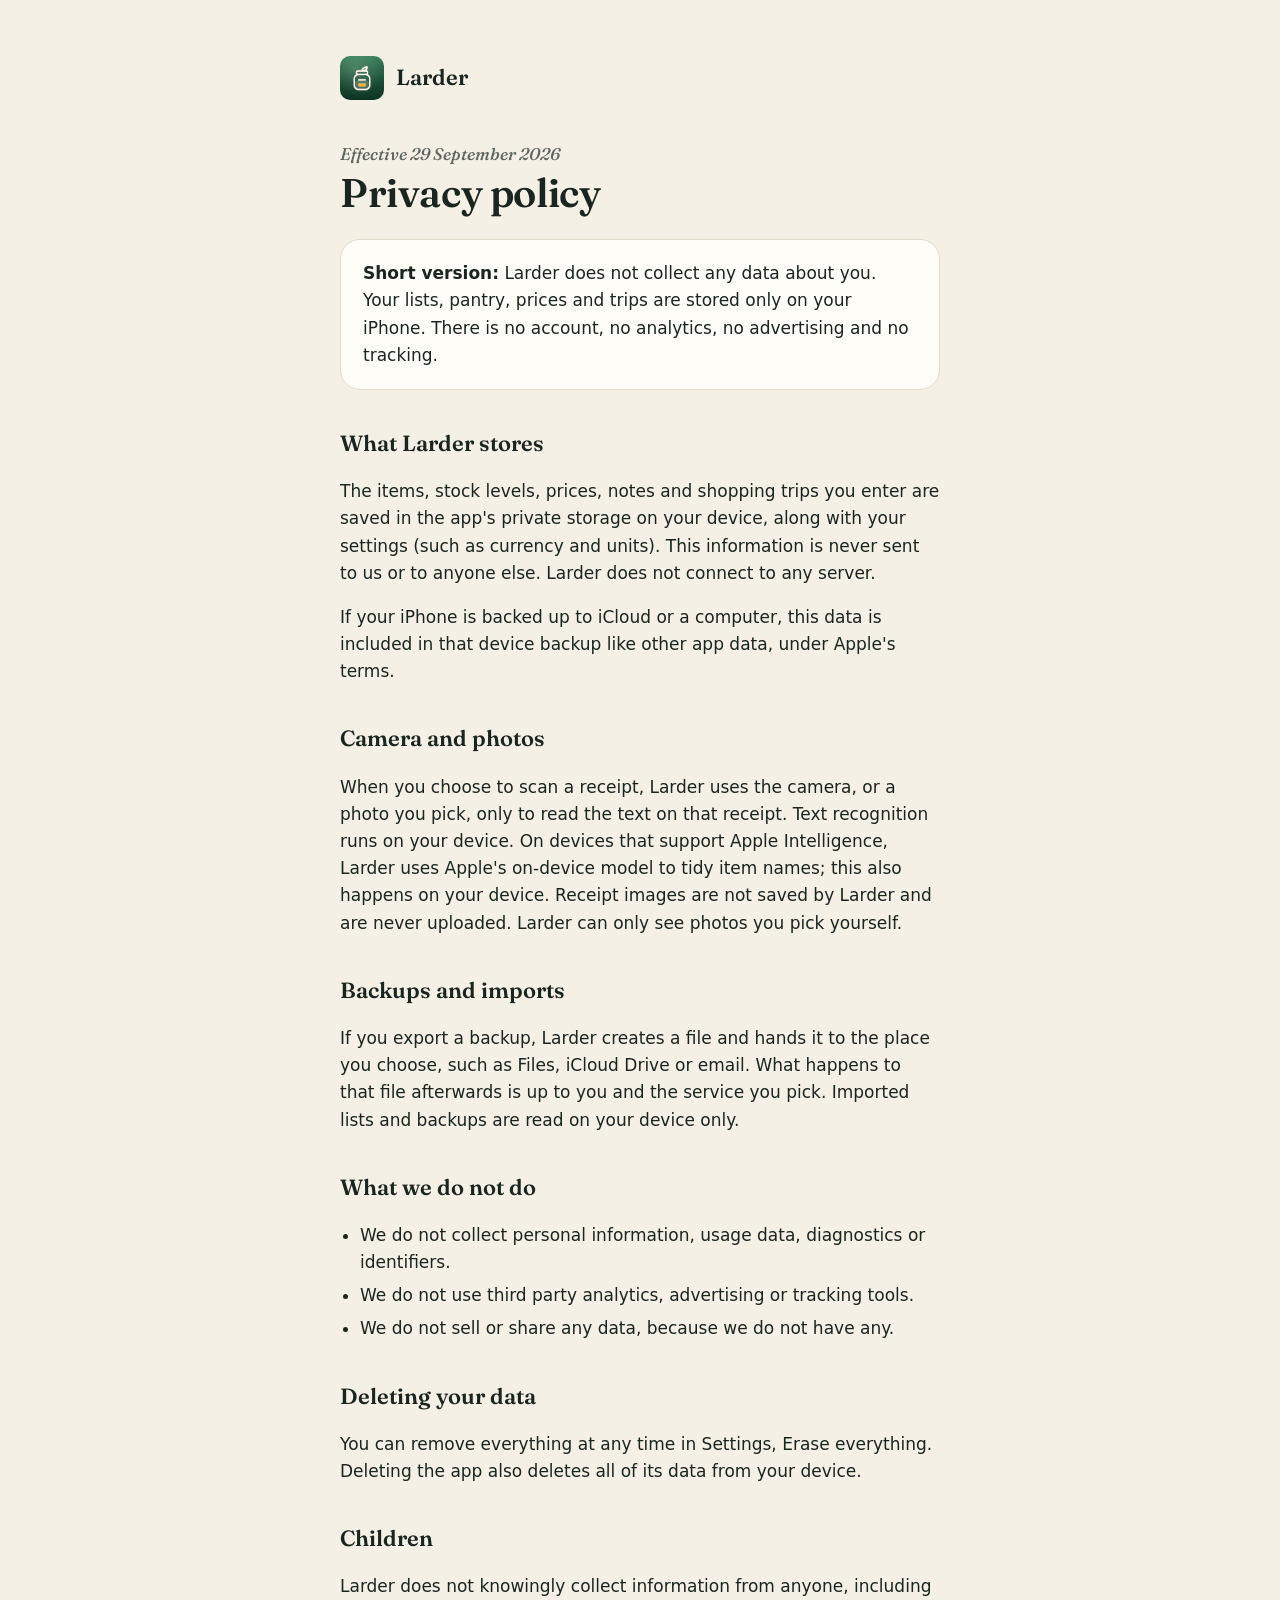
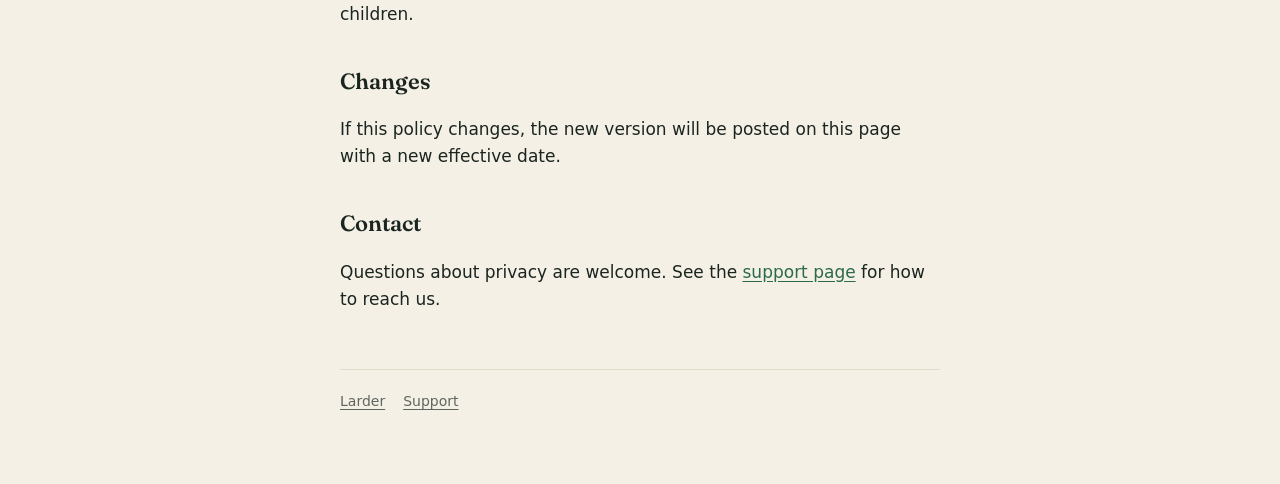
==== privacy/index.html @ 4feb2619 "Larder site: landing, privacy policy, support Co-Authored-By: Claude Opus 5.5 <noreply@anthropic.com" ====
<!doctype html>
<html lang="en">
<head>
<meta charset="utf-8">
<meta name="viewport" content="width=device-width, initial-scale=1">
<title>Larder Privacy Policy</title>
<meta name="description" content="Larder does not collect, share or sell any personal data. Everything stays on your iPhone.">
<link rel="icon" href="../icon.png">
<link rel="apple-touch-icon" href="../apple-touch-icon.png">
<link rel="preconnect" href="https://fonts.googleapis.com">
<link rel="preconnect" href="https://fonts.gstatic.com" crossorigin>
<link href="https://fonts.googleapis.com/css2?family=Fraunces:ital,wght@0,600;1,500&display=swap" rel="stylesheet">
<link rel="stylesheet" href="../style.css">
</head>
<body>
<main>
  <a class="brand" href="../"><img src="../icon.png" alt=""><span>Larder</span></a>
  <p class="eyebrow">Effective 29 September 2026</p>
  <h1>Privacy policy</h1>
  <div class="card"><p><strong>Short version:</strong> Larder does not collect any data about you. Your lists, pantry, prices and trips are stored only on your iPhone. There is no account, no analytics, no advertising and no tracking.</p></div>

  <h2>What Larder stores</h2>
  <p>The items, stock levels, prices, notes and shopping trips you enter are saved in the app's private storage on your device, along with your settings (such as currency and units). This information is never sent to us or to anyone else. Larder does not connect to any server.</p>
  <p>If your iPhone is backed up to iCloud or a computer, this data is included in that device backup like other app data, under Apple's terms.</p>

  <h2>Camera and photos</h2>
  <p>When you choose to scan a receipt, Larder uses the camera, or a photo you pick, only to read the text on that receipt. Text recognition runs on your device. On devices that support Apple Intelligence, Larder uses Apple's on-device model to tidy item names; this also happens on your device. Receipt images are not saved by Larder and are never uploaded. Larder can only see photos you pick yourself.</p>

  <h2>Backups and imports</h2>
  <p>If you export a backup, Larder creates a file and hands it to the place you choose, such as Files, iCloud Drive or email. What happens to that file afterwards is up to you and the service you pick. Imported lists and backups are read on your device only.</p>

  <h2>What we do not do</h2>
  <ul>
    <li>We do not collect personal information, usage data, diagnostics or identifiers.</li>
    <li>We do not use third party analytics, advertising or tracking tools.</li>
    <li>We do not sell or share any data, because we do not have any.</li>
  </ul>

  <h2>Deleting your data</h2>
  <p>You can remove everything at any time in Settings, Erase everything. Deleting the app also deletes all of its data from your device.</p>

  <h2>Children</h2>
  <p>Larder does not knowingly collect information from anyone, including children.</p>

  <h2>Changes</h2>
  <p>If this policy changes, the new version will be posted on this page with a new effective date.</p>

  <h2>Contact</h2>
  <p>Questions about privacy are welcome. See the <a href="../support/">support page</a> for how to reach us.</p>

  <footer>
    <a href="../">Larder</a>
    <a href="../support/">Support</a>
  </footer>
</main>
</body>
</html>
---- style.css ----
:root {
  --bg: #F4F0E6;
  --surface: #FFFDF8;
  --text: #1B2520;
  --muted: #5E665F;
  --line: #E3DCCB;
  --basil: #2C6A4C;
  color-scheme: light dark;
}
@media (prefers-color-scheme: dark) {
  :root {
    --bg: #0E1210;
    --surface: #171C19;
    --text: #EEEAE0;
    --muted: #8D968F;
    --line: #29312C;
    --basil: #5DB487;
  }
}
* { box-sizing: border-box; }
html { -webkit-text-size-adjust: 100%; }
body {
  margin: 0;
  background: var(--bg);
  color: var(--text);
  font: 17px/1.6 -apple-system, BlinkMacSystemFont, "Segoe UI", system-ui, sans-serif;
}
main { max-width: 640px; margin: 0 auto; padding: 56px 20px 72px; }
.brand { display: flex; align-items: center; gap: 12px; color: var(--text); text-decoration: none; margin-bottom: 40px; }
.brand img { width: 44px; height: 44px; border-radius: 10px; }
.brand span { font-family: "Fraunces", Georgia, serif; font-weight: 600; font-size: 22px; }
.eyebrow { font-family: "Fraunces", Georgia, serif; font-style: italic; font-weight: 500; color: var(--muted); margin: 0 0 4px; }
h1 { font-family: "Fraunces", Georgia, serif; font-weight: 600; font-size: 40px; line-height: 1.1; letter-spacing: -0.01em; margin: 0 0 20px; }
h2 { font-family: "Fraunces", Georgia, serif; font-weight: 600; font-size: 22px; margin: 36px 0 8px; }
p, li { color: var(--text); }
.lede { font-size: 19px; color: var(--muted); }
.muted { color: var(--muted); }
a { color: var(--basil); text-underline-offset: 3px; }
ul { padding-left: 20px; }
li { margin: 6px 0; }
.card { background: var(--surface); border: 1px solid var(--line); border-radius: 20px; padding: 20px 22px; margin: 24px 0; }
.card p { margin: 0; }
.links { display: flex; gap: 20px; flex-wrap: wrap; margin-top: 28px; }
footer { margin-top: 56px; padding-top: 20px; border-top: 1px solid var(--line); font-size: 14px; color: var(--muted); display: flex; gap: 18px; flex-wrap: wrap; }
footer a { color: var(--muted); }
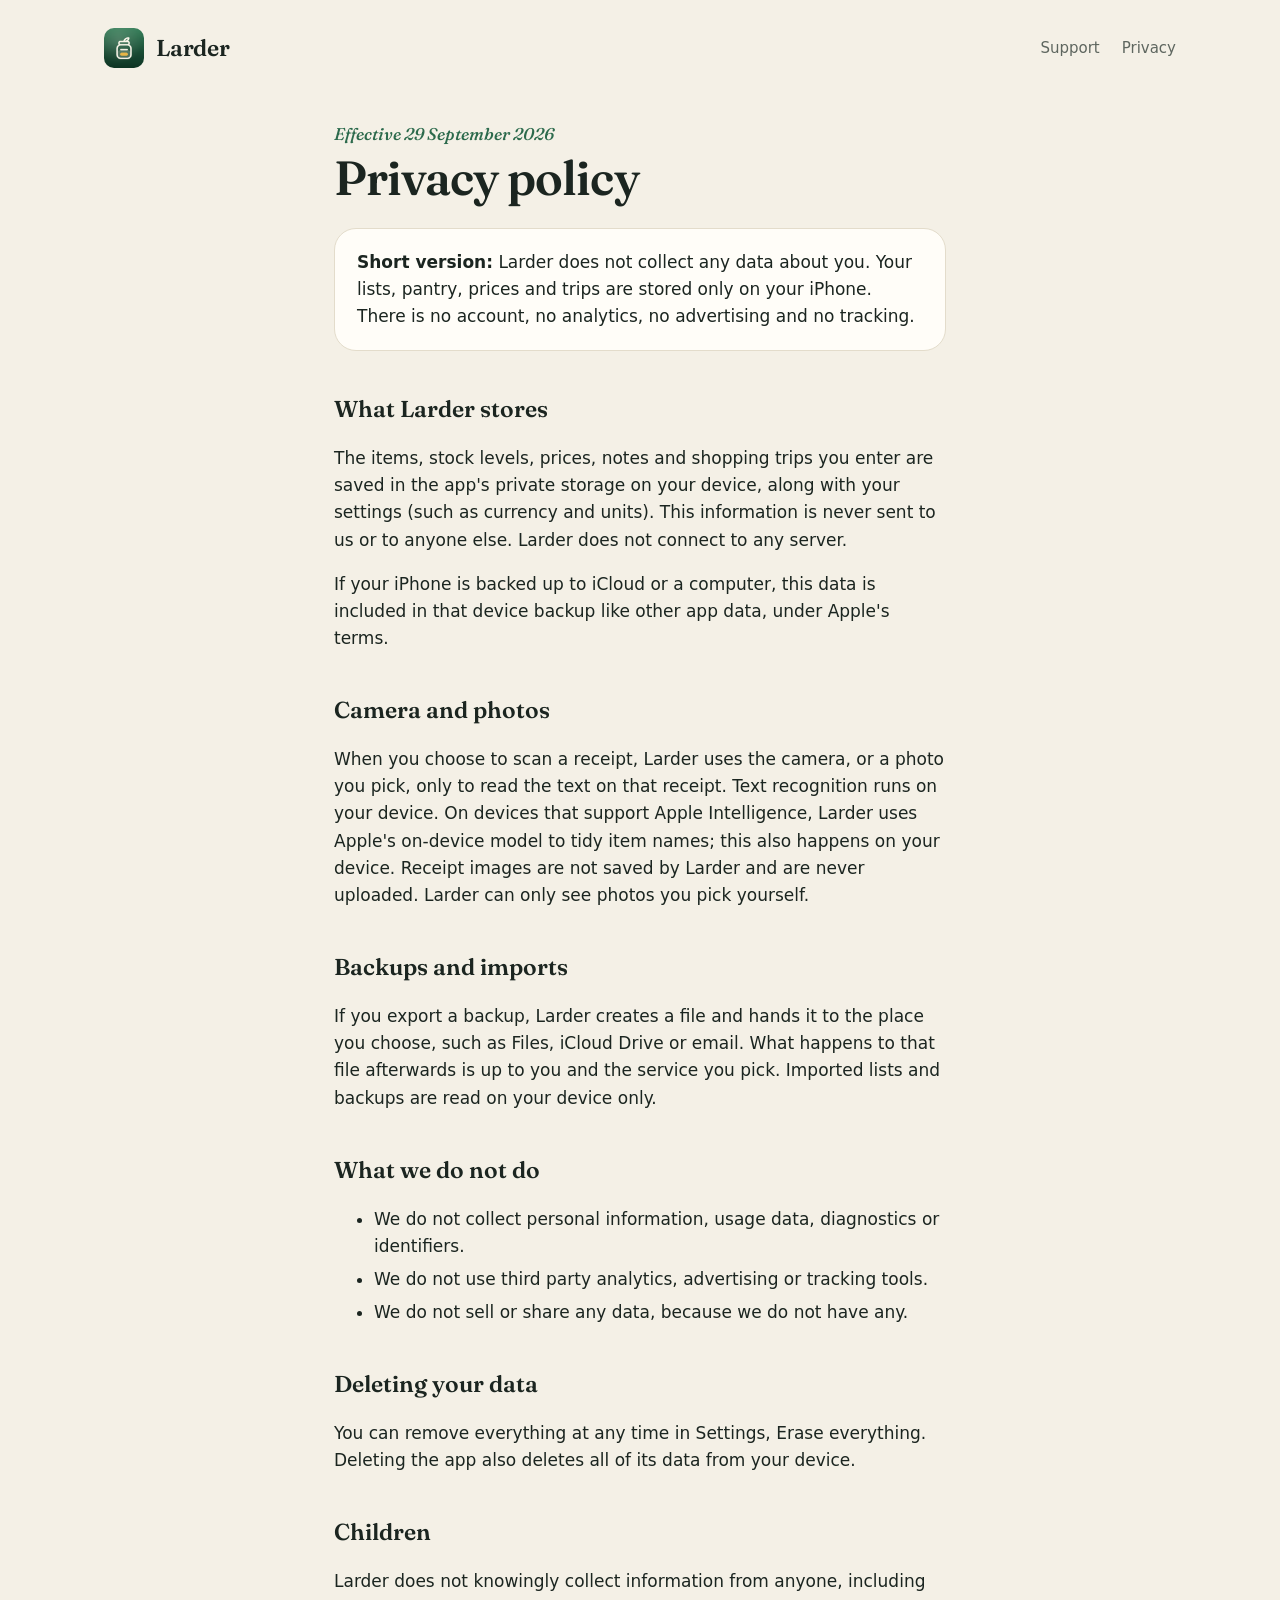
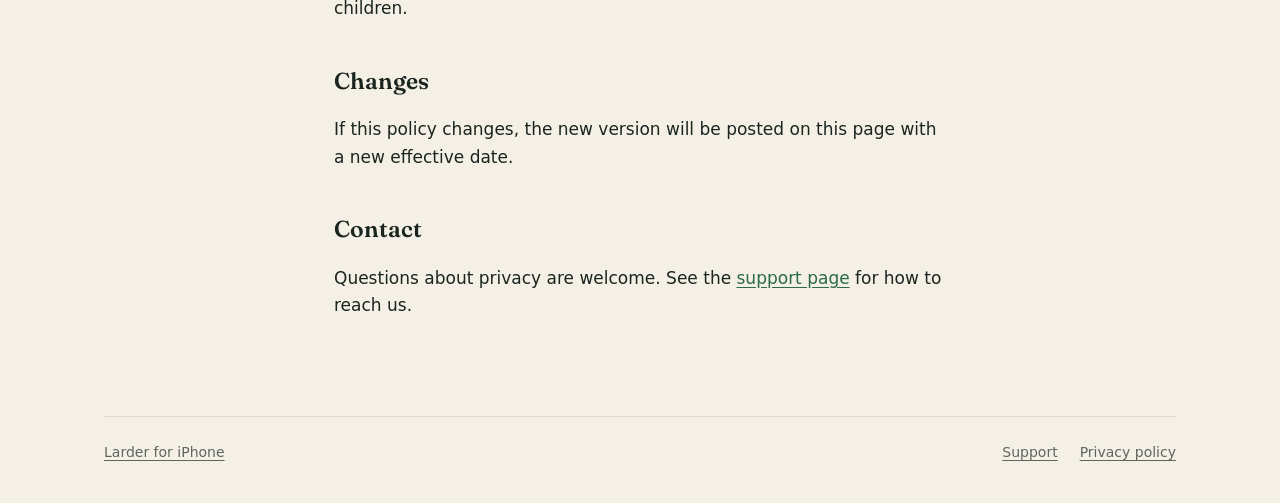
==== commit 270efc69: "Landing page: working pantry shelf demo, real app screens, details and privacy promise; shared heade" ====
--- a/privacy/index.html
+++ b/privacy/index.html
@@ -9,12 +9,20 @@
 <link rel="apple-touch-icon" href="../apple-touch-icon.png">
 <link rel="preconnect" href="https://fonts.googleapis.com">
 <link rel="preconnect" href="https://fonts.gstatic.com" crossorigin>
-<link href="https://fonts.googleapis.com/css2?family=Fraunces:ital,wght@0,600;1,500&display=swap" rel="stylesheet">
+<link href="https://fonts.googleapis.com/css2?family=Fraunces:ital,opsz,wght@0,9..144,600;1,9..144,500&display=swap" rel="stylesheet">
 <link rel="stylesheet" href="../style.css">
 </head>
 <body>
-<main>
-  <a class="brand" href="../"><img src="../icon.png" alt=""><span>Larder</span></a>
+<div class="wrap">
+  <header class="top">
+    <a class="brand" href="../"><img src="../icon.png" alt=""><span>Larder</span></a>
+    <nav aria-label="Site">
+      <a href="../support/">Support</a>
+      <a href="../privacy/">Privacy</a>
+    </nav>
+  </header>
+</div>
+<main class="doc">
   <p class="eyebrow">Effective 29 September 2026</p>
   <h1>Privacy policy</h1>
   <div class="card"><p><strong>Short version:</strong> Larder does not collect any data about you. Your lists, pantry, prices and trips are stored only on your iPhone. There is no account, no analytics, no advertising and no tracking.</p></div>
@@ -47,11 +55,14 @@
 
   <h2>Contact</h2>
   <p>Questions about privacy are welcome. See the <a href="../support/">support page</a> for how to reach us.</p>
-
-  <footer>
-    <a href="../">Larder</a>
+</main>
+<div class="wrap">
+  <footer class="foot">
+    <a href="../">Larder for iPhone</a>
+    <span class="spacer"></span>
     <a href="../support/">Support</a>
+    <a href="../privacy/">Privacy policy</a>
   </footer>
-</main>
+</div>
 </body>
 </html>
--- a/style.css
+++ b/style.css
@@ -1,45 +1,85 @@
+/* Tokens mirror the app's Theme.swift (Ink), light and dark. */
 :root {
   --bg: #F4F0E6;
   --surface: #FFFDF8;
+  --raised: #ECE6D8;
   --text: #1B2520;
   --muted: #5E665F;
   --line: #E3DCCB;
   --basil: #2C6A4C;
-  color-scheme: light dark;
+  --basil-deep: #1E4A36;
+  --fill: #2C6A4C;
+  --cream: #FBF6EA;
+  --tomato: #C9543A;
+  --butter: #C98F17;
+  --butter-text: #94670A;
+  --paper: #FFFDF6;
+  --serif: "Fraunces", Georgia, "Times New Roman", serif;
+  --sans: -apple-system, BlinkMacSystemFont, "SF Pro Text", "Segoe UI", system-ui, sans-serif;
+  --ease: cubic-bezier(.2, .8, .2, 1);
+  color-scheme: light;
 }
 @media (prefers-color-scheme: dark) {
   :root {
     --bg: #0E1210;
     --surface: #171C19;
+    --raised: #212824;
     --text: #EEEAE0;
     --muted: #8D968F;
     --line: #29312C;
     --basil: #5DB487;
+    --basil-deep: #1C3A2C;
+    --fill: #2F7A55;
+    --cream: #F1EBDD;
+    --tomato: #E7785C;
+    --butter: #E6B449;
+    --butter-text: #E6B449;
+    --paper: #1B211E;
+    color-scheme: dark;
   }
 }
+
 * { box-sizing: border-box; }
 html { -webkit-text-size-adjust: 100%; }
 body {
   margin: 0;
   background: var(--bg);
   color: var(--text);
-  font: 17px/1.6 -apple-system, BlinkMacSystemFont, "Segoe UI", system-ui, sans-serif;
+  font: 17px/1.6 var(--sans);
+  -webkit-font-smoothing: antialiased;
 }
-main { max-width: 640px; margin: 0 auto; padding: 56px 20px 72px; }
-.brand { display: flex; align-items: center; gap: 12px; color: var(--text); text-decoration: none; margin-bottom: 40px; }
-.brand img { width: 44px; height: 44px; border-radius: 10px; }
-.brand span { font-family: "Fraunces", Georgia, serif; font-weight: 600; font-size: 22px; }
-.eyebrow { font-family: "Fraunces", Georgia, serif; font-style: italic; font-weight: 500; color: var(--muted); margin: 0 0 4px; }
-h1 { font-family: "Fraunces", Georgia, serif; font-weight: 600; font-size: 40px; line-height: 1.1; letter-spacing: -0.01em; margin: 0 0 20px; }
-h2 { font-family: "Fraunces", Georgia, serif; font-weight: 600; font-size: 22px; margin: 36px 0 8px; }
-p, li { color: var(--text); }
-.lede { font-size: 19px; color: var(--muted); }
-.muted { color: var(--muted); }
+img { max-width: 100%; display: block; }
 a { color: var(--basil); text-underline-offset: 3px; }
-ul { padding-left: 20px; }
-li { margin: 6px 0; }
-.card { background: var(--surface); border: 1px solid var(--line); border-radius: 20px; padding: 20px 22px; margin: 24px 0; }
-.card p { margin: 0; }
-.links { display: flex; gap: 20px; flex-wrap: wrap; margin-top: 28px; }
-footer { margin-top: 56px; padding-top: 20px; border-top: 1px solid var(--line); font-size: 14px; color: var(--muted); display: flex; gap: 18px; flex-wrap: wrap; }
-footer a { color: var(--muted); }
+:focus-visible { outline: 2.5px solid var(--basil); outline-offset: 3px; border-radius: 10px; }
+
+.wrap { max-width: 1120px; margin: 0 auto; padding: 0 24px; }
+
+/* Header */
+.top { display: flex; align-items: center; justify-content: space-between; padding: 28px 0; }
+.brand { display: inline-flex; align-items: center; gap: 12px; color: var(--text); text-decoration: none; }
+.brand img { width: 40px; height: 40px; border-radius: 10px; }
+.brand span { font-family: var(--serif); font-weight: 600; font-size: 23px; letter-spacing: -0.01em; }
+.top nav { display: flex; gap: 22px; font-size: 15px; }
+.top nav a { color: var(--muted); text-decoration: none; }
+.top nav a:hover { color: var(--text); }
+
+.eyebrow { font-family: var(--serif); font-style: italic; font-weight: 500; color: var(--basil); margin: 0 0 6px; font-size: 17px; }
+
+/* Long form pages (privacy, support) */
+.doc { max-width: 660px; margin: 0 auto; padding: 24px 24px 80px; }
+.doc h1 { font-family: var(--serif); font-weight: 600; font-size: clamp(36px, 6vw, 48px); line-height: 1.05; letter-spacing: -0.02em; margin: 0 0 24px; }
+.doc h2 { font-family: var(--serif); font-weight: 600; font-size: 23px; margin: 40px 0 8px; }
+.doc li { margin: 6px 0; }
+.doc .card { background: var(--surface); border: 1px solid var(--line); border-radius: 22px; padding: 20px 22px; margin: 24px 0; }
+.doc .card p { margin: 0; }
+.doc .qa { border-top: 1px solid var(--line); padding: 18px 0 4px; }
+.doc .qa h3 { font-family: var(--serif); font-weight: 600; font-size: 19px; margin: 0 0 4px; }
+.doc .qa p { margin: 0 0 14px; color: var(--muted); }
+
+footer.foot { border-top: 1px solid var(--line); padding: 24px 0 40px; font-size: 14px; color: var(--muted); display: flex; gap: 22px; flex-wrap: wrap; align-items: center; }
+footer.foot a { color: var(--muted); }
+footer.foot .spacer { flex: 1; }
+
+@media (prefers-reduced-motion: reduce) {
+  *, *::before, *::after { transition-duration: 0.01ms !important; animation-duration: 0.01ms !important; }
+}
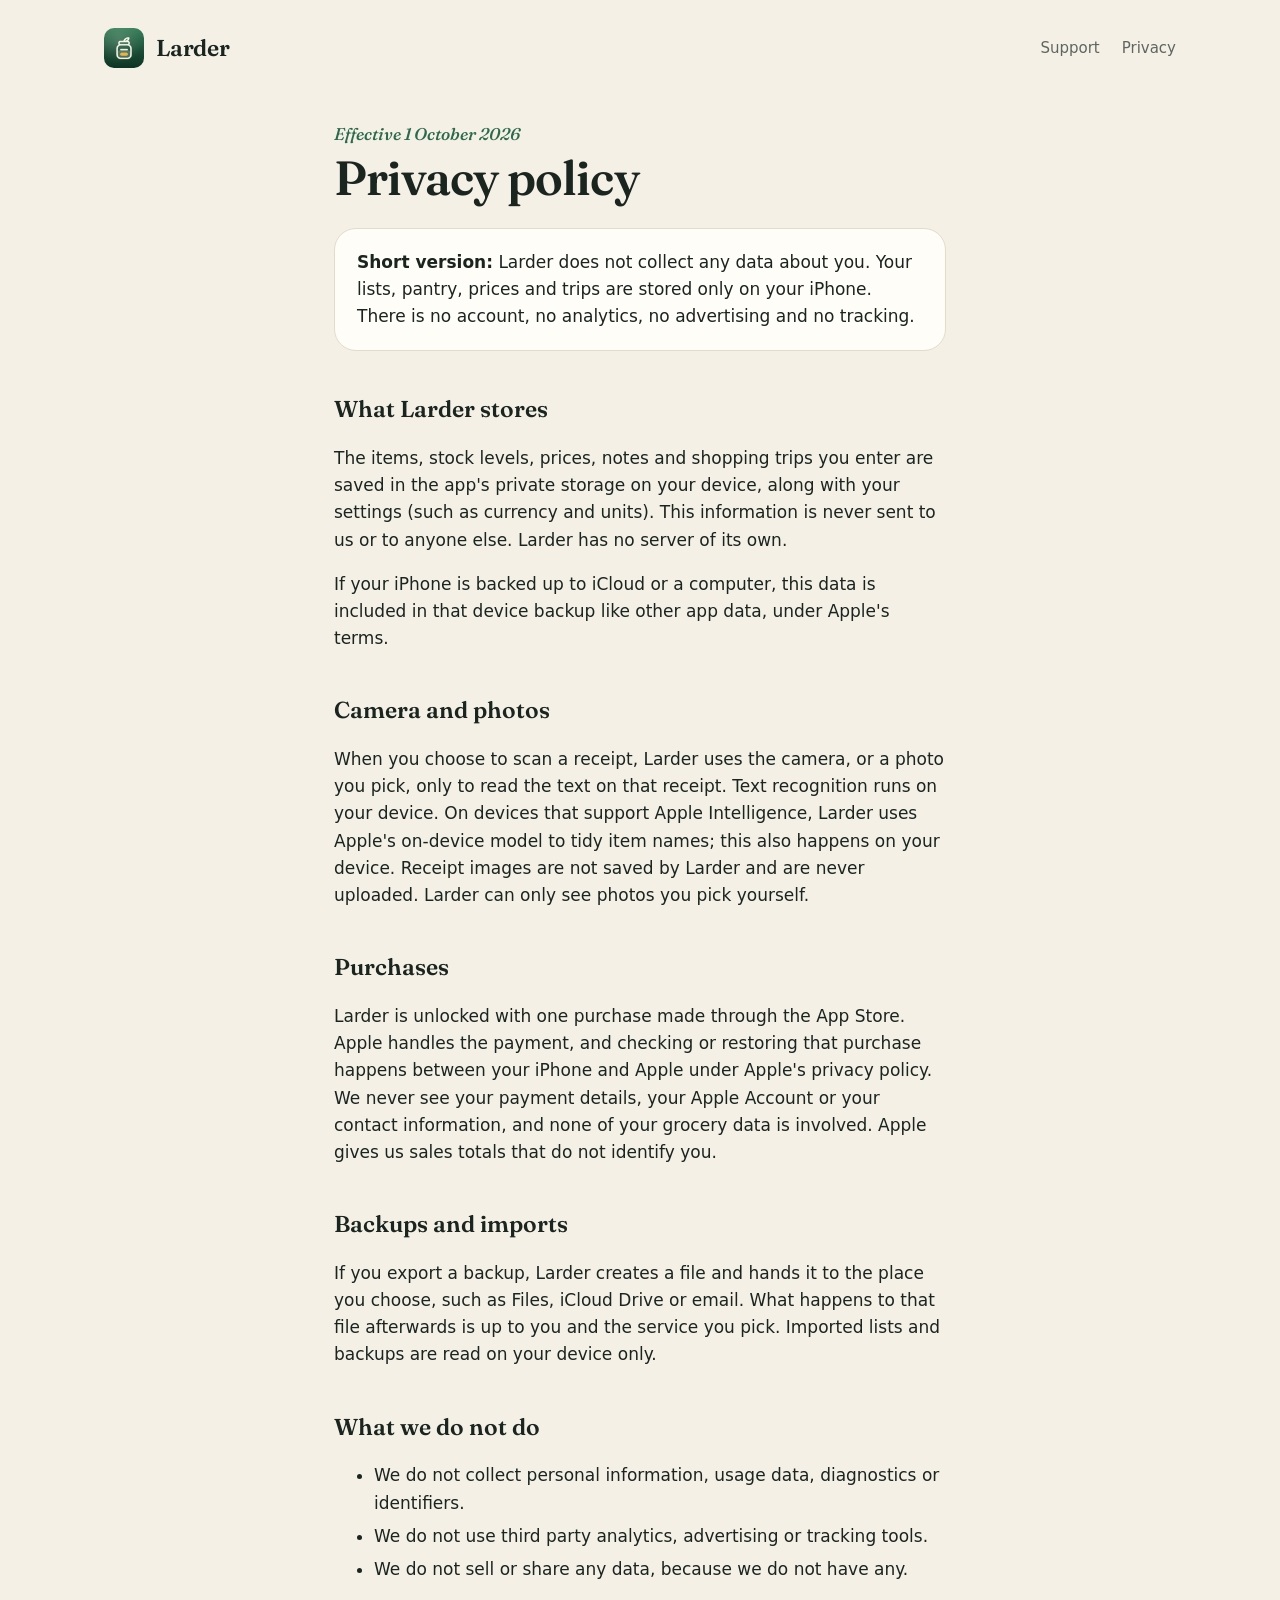
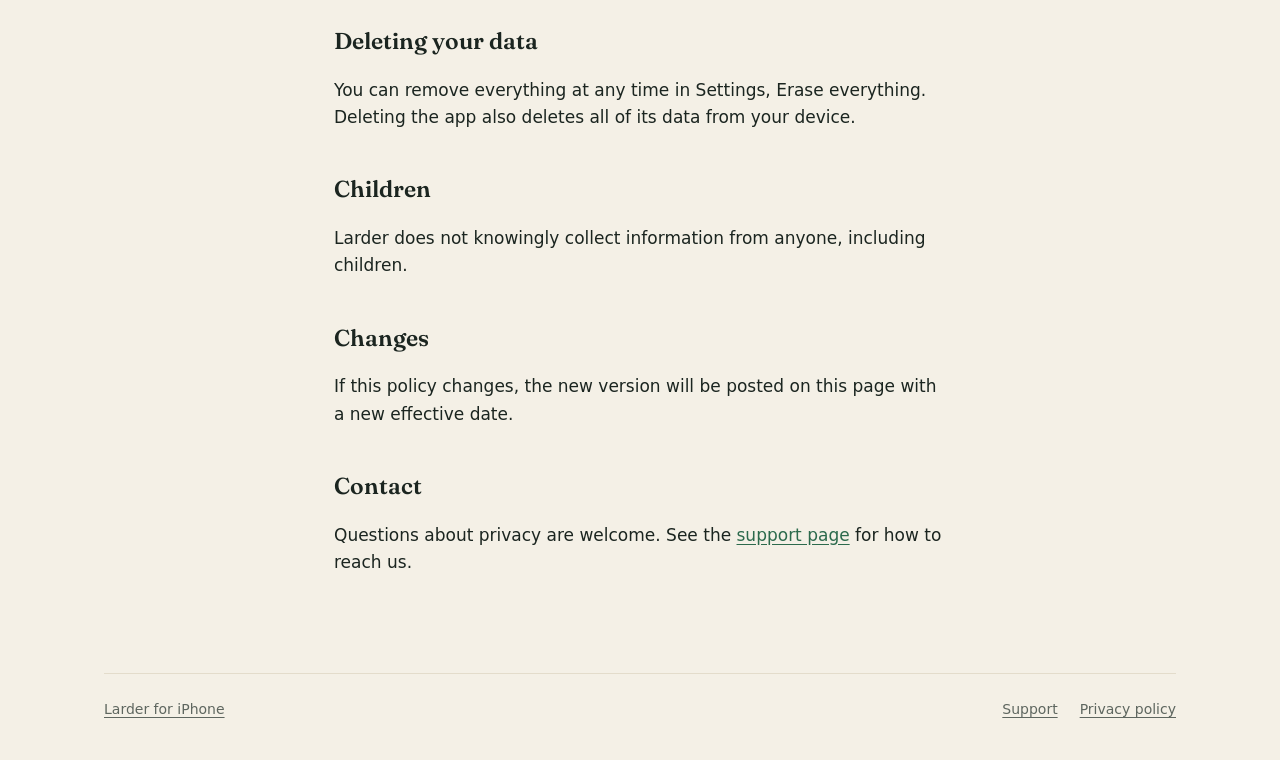
==== commit e4112147: "Lifetime purchase: privacy section on purchases, support answers for unlocking and restoring, one pu" ====
--- a/privacy/index.html
+++ b/privacy/index.html
@@ -23,16 +23,19 @@
   </header>
 </div>
 <main class="doc">
-  <p class="eyebrow">Effective 29 September 2026</p>
+  <p class="eyebrow">Effective 1 October 2026</p>
   <h1>Privacy policy</h1>
   <div class="card"><p><strong>Short version:</strong> Larder does not collect any data about you. Your lists, pantry, prices and trips are stored only on your iPhone. There is no account, no analytics, no advertising and no tracking.</p></div>
 
   <h2>What Larder stores</h2>
-  <p>The items, stock levels, prices, notes and shopping trips you enter are saved in the app's private storage on your device, along with your settings (such as currency and units). This information is never sent to us or to anyone else. Larder does not connect to any server.</p>
+  <p>The items, stock levels, prices, notes and shopping trips you enter are saved in the app's private storage on your device, along with your settings (such as currency and units). This information is never sent to us or to anyone else. Larder has no server of its own.</p>
   <p>If your iPhone is backed up to iCloud or a computer, this data is included in that device backup like other app data, under Apple's terms.</p>
 
   <h2>Camera and photos</h2>
   <p>When you choose to scan a receipt, Larder uses the camera, or a photo you pick, only to read the text on that receipt. Text recognition runs on your device. On devices that support Apple Intelligence, Larder uses Apple's on-device model to tidy item names; this also happens on your device. Receipt images are not saved by Larder and are never uploaded. Larder can only see photos you pick yourself.</p>
+
+  <h2>Purchases</h2>
+  <p>Larder is unlocked with one purchase made through the App Store. Apple handles the payment, and checking or restoring that purchase happens between your iPhone and Apple under Apple's privacy policy. We never see your payment details, your Apple Account or your contact information, and none of your grocery data is involved. Apple gives us sales totals that do not identify you.</p>
 
   <h2>Backups and imports</h2>
   <p>If you export a backup, Larder creates a file and hands it to the place you choose, such as Files, iCloud Drive or email. What happens to that file afterwards is up to you and the service you pick. Imported lists and backups are read on your device only.</p>
